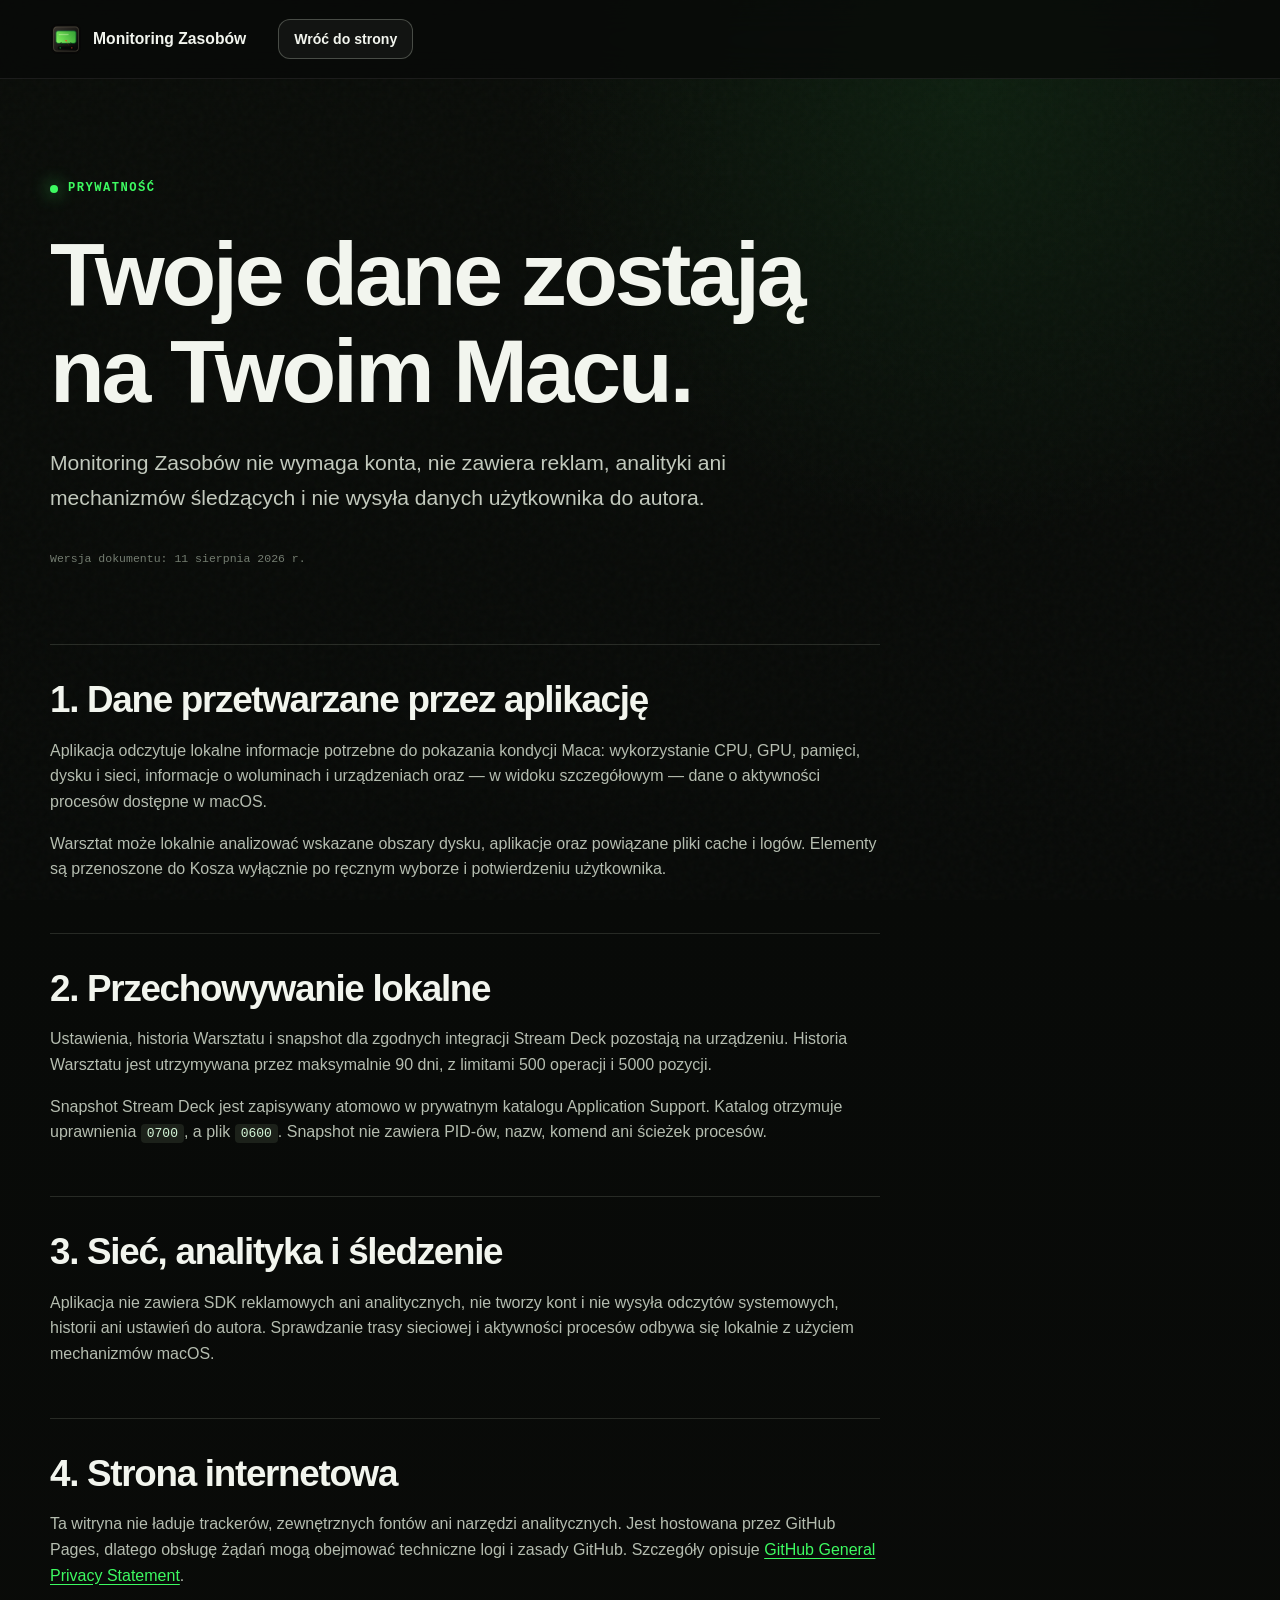
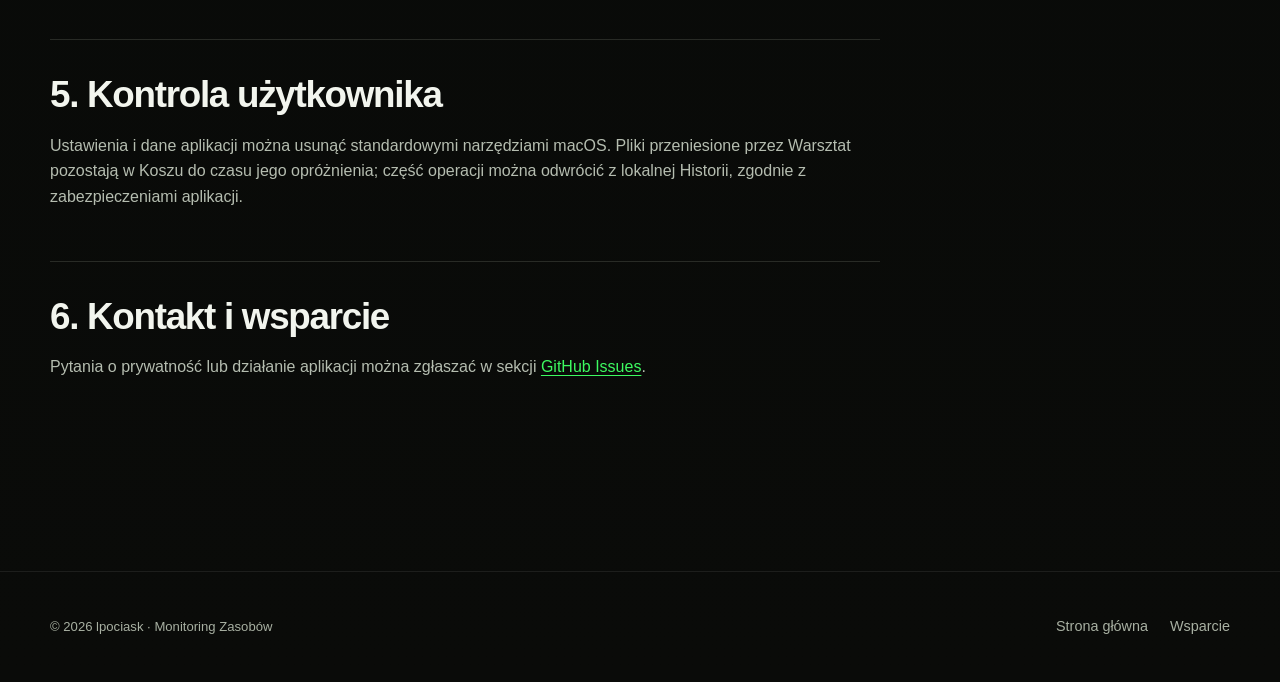
==== privacy.html @ 0072264d "Publish Monitoring Zasobów 1.0 site" ====
<!doctype html>
<html lang="pl">
  <head>
    <meta charset="utf-8">
    <meta name="viewport" content="width=device-width, initial-scale=1">
    <meta name="color-scheme" content="dark">
    <meta name="theme-color" content="#11140f">
    <meta name="description" content="Polityka prywatności aplikacji Monitoring Zasobów i jej strony internetowej.">
    <link rel="canonical" href="https://lpociask.github.io/monitoring-zasobow-app/privacy.html">
    <link rel="icon" type="image/png" sizes="32x32" href="assets/favicon.png">
    <link rel="stylesheet" href="styles.css">
    <title>Prywatność — Monitoring Zasobów</title>
  </head>
  <body>
    <a class="skip-link" href="#main">Przejdź do treści</a>

    <header class="site-header">
      <nav class="nav shell" aria-label="Główna nawigacja">
        <a class="brand" href="./" aria-label="Monitoring Zasobów — strona główna">
          <img src="assets/favicon.png" width="32" height="32" alt="">
          <span>Monitoring Zasobów</span>
        </a>
        <a class="button button-small" href="./">Wróć do strony</a>
      </nav>
    </header>

    <main id="main" class="policy-main shell">
      <div class="policy-hero">
        <p class="eyebrow"><span class="status-light" aria-hidden="true"></span> Prywatność</p>
        <h1>Twoje dane zostają na Twoim Macu.</h1>
        <p class="lead">Monitoring Zasobów nie wymaga konta, nie zawiera reklam, analityki ani mechanizmów śledzących i nie wysyła danych użytkownika do autora.</p>
        <p class="policy-date">Wersja dokumentu: 11 sierpnia 2026 r.</p>
      </div>

      <article class="policy-content">
        <section>
          <h2>1. Dane przetwarzane przez aplikację</h2>
          <p>Aplikacja odczytuje lokalne informacje potrzebne do pokazania kondycji Maca: wykorzystanie CPU, GPU, pamięci, dysku i sieci, informacje o woluminach i urządzeniach oraz — w widoku szczegółowym — dane o aktywności procesów dostępne w macOS.</p>
          <p>Warsztat może lokalnie analizować wskazane obszary dysku, aplikacje oraz powiązane pliki cache i logów. Elementy są przenoszone do Kosza wyłącznie po ręcznym wyborze i potwierdzeniu użytkownika.</p>
        </section>

        <section>
          <h2>2. Przechowywanie lokalne</h2>
          <p>Ustawienia, historia Warsztatu i snapshot dla zgodnych integracji Stream Deck pozostają na urządzeniu. Historia Warsztatu jest utrzymywana przez maksymalnie 90 dni, z limitami 500 operacji i 5000 pozycji.</p>
          <p>Snapshot Stream Deck jest zapisywany atomowo w prywatnym katalogu Application Support. Katalog otrzymuje uprawnienia <code>0700</code>, a plik <code>0600</code>. Snapshot nie zawiera PID-ów, nazw, komend ani ścieżek procesów.</p>
        </section>

        <section>
          <h2>3. Sieć, analityka i śledzenie</h2>
          <p>Aplikacja nie zawiera SDK reklamowych ani analitycznych, nie tworzy kont i nie wysyła odczytów systemowych, historii ani ustawień do autora. Sprawdzanie trasy sieciowej i aktywności procesów odbywa się lokalnie z użyciem mechanizmów macOS.</p>
        </section>

        <section>
          <h2>4. Strona internetowa</h2>
          <p>Ta witryna nie ładuje trackerów, zewnętrznych fontów ani narzędzi analitycznych. Jest hostowana przez GitHub Pages, dlatego obsługę żądań mogą obejmować techniczne logi i zasady GitHub. Szczegóły opisuje <a href="https://docs.github.com/en/site-policy/privacy-policies/github-general-privacy-statement">GitHub General Privacy Statement</a>.</p>
        </section>

        <section>
          <h2>5. Kontrola użytkownika</h2>
          <p>Ustawienia i dane aplikacji można usunąć standardowymi narzędziami macOS. Pliki przeniesione przez Warsztat pozostają w Koszu do czasu jego opróżnienia; część operacji można odwrócić z lokalnej Historii, zgodnie z zabezpieczeniami aplikacji.</p>
        </section>

        <section>
          <h2>6. Kontakt i wsparcie</h2>
          <p>Pytania o prywatność lub działanie aplikacji można zgłaszać w sekcji <a href="https://github.com/lpociask/monitoring-zasobow-app/issues">GitHub Issues</a>.</p>
        </section>
      </article>
    </main>

    <footer class="footer">
      <div class="shell footer-inner">
        <p>© 2026 lpociask · Monitoring Zasobów</p>
        <nav aria-label="Stopka">
          <a href="./">Strona główna</a>
          <a href="https://github.com/lpociask/monitoring-zasobow-app/issues">Wsparcie</a>
        </nav>
      </div>
    </footer>
  </body>
</html>
---- styles.css ----
:root {
  color-scheme: dark;
  --bg: #080a08;
  --bg-soft: #0e110e;
  --panel: #131712;
  --panel-high: #1a1f18;
  --line: rgba(229, 238, 221, 0.14);
  --line-bright: rgba(229, 238, 221, 0.26);
  --text: #f2f5ee;
  --muted: #a8b0a2;
  --green: #3dfa61;
  --green-dark: #0d6e29;
  --amber: #ffdb52;
  --red: #ff5338;
  --brass: #bd9b59;
  --shell: min(1180px, calc(100% - 40px));
  --radius: 22px;
  font-family: -apple-system, BlinkMacSystemFont, "SF Pro Display", "Segoe UI", sans-serif;
  font-synthesis: none;
}

* {
  box-sizing: border-box;
}

html {
  scroll-behavior: smooth;
}

body {
  margin: 0;
  min-width: 320px;
  background:
    radial-gradient(circle at 76% 4%, rgba(61, 250, 97, 0.08), transparent 28rem),
    linear-gradient(180deg, #0a0d09 0%, var(--bg) 38%, #0a0b09 100%);
  color: var(--text);
  line-height: 1.6;
  overflow-x: hidden;
}

body::before {
  position: fixed;
  inset: 0;
  z-index: -1;
  content: "";
  pointer-events: none;
  opacity: 0.15;
  background-image: url("data:image/svg+xml,%3Csvg viewBox='0 0 180 180' xmlns='http://www.w3.org/2000/svg'%3E%3Cfilter id='n'%3E%3CfeTurbulence type='fractalNoise' baseFrequency='.9' numOctaves='3' stitchTiles='stitch'/%3E%3C/filter%3E%3Crect width='100%25' height='100%25' filter='url(%23n)' opacity='.18'/%3E%3C/svg%3E");
}

a {
  color: inherit;
}

img,
svg {
  display: block;
  max-width: 100%;
}

h1,
h2,
h3,
p {
  margin-top: 0;
}

h1,
h2,
h3 {
  line-height: 1.08;
  letter-spacing: -0.035em;
}

h1 {
  max-width: 780px;
  margin-bottom: 26px;
  font-size: clamp(3.1rem, 7.5vw, 6.7rem);
  font-weight: 750;
}

h2 {
  margin-bottom: 18px;
  font-size: clamp(2.15rem, 4.3vw, 4.3rem);
  font-weight: 720;
}

h3 {
  font-size: 1.45rem;
}

.shell {
  width: var(--shell);
  margin-inline: auto;
}

.skip-link {
  position: fixed;
  top: 12px;
  left: 12px;
  z-index: 100;
  padding: 10px 14px;
  border-radius: 8px;
  background: var(--green);
  color: #061009;
  font-weight: 700;
  transform: translateY(-160%);
  transition: transform 160ms ease;
}

.skip-link:focus {
  transform: translateY(0);
}

:focus-visible {
  outline: 3px solid var(--amber);
  outline-offset: 4px;
}

.site-header {
  position: relative;
  z-index: 20;
  border-bottom: 1px solid rgba(255, 255, 255, 0.08);
  background: rgba(8, 10, 8, 0.78);
  backdrop-filter: blur(18px);
}

.nav {
  min-height: 78px;
  display: flex;
  align-items: center;
  gap: 32px;
}

.brand {
  display: inline-flex;
  align-items: center;
  gap: 11px;
  font-size: 0.98rem;
  font-weight: 680;
  text-decoration: none;
  white-space: nowrap;
}

.brand img {
  border-radius: 8px;
}

.nav-links {
  display: flex;
  gap: 26px;
  margin-left: auto;
}

.nav-links a,
.footer a {
  color: var(--muted);
  font-size: 0.9rem;
  text-decoration: none;
  transition: color 160ms ease;
}

.nav-links a:hover,
.footer a:hover {
  color: var(--text);
}

.button {
  display: inline-flex;
  align-items: center;
  justify-content: center;
  gap: 10px;
  min-height: 50px;
  padding: 0 21px;
  border: 1px solid transparent;
  border-radius: 12px;
  font-weight: 700;
  line-height: 1;
  text-decoration: none;
  transition: transform 160ms ease, border-color 160ms ease, background 160ms ease, box-shadow 160ms ease;
}

.button:hover {
  transform: translateY(-2px);
}

.button svg {
  width: 21px;
  fill: none;
  stroke: currentColor;
  stroke-linecap: round;
  stroke-linejoin: round;
  stroke-width: 2;
}

.button-small {
  min-height: 40px;
  margin-left: 0;
  padding-inline: 15px;
  border-color: var(--line-bright);
  background: rgba(255, 255, 255, 0.045);
  font-size: 0.88rem;
}

.button-primary {
  border-color: #79ff8f;
  background: var(--green);
  color: #061009;
  box-shadow: 0 12px 34px rgba(61, 250, 97, 0.16);
}

.button-primary:hover {
  box-shadow: 0 16px 40px rgba(61, 250, 97, 0.25);
}

.button-secondary {
  border-color: var(--line-bright);
  background: rgba(255, 255, 255, 0.045);
}

.button-secondary:hover,
.button-small:hover {
  border-color: rgba(255, 255, 255, 0.42);
  background: rgba(255, 255, 255, 0.075);
}

.hero {
  display: grid;
  grid-template-columns: minmax(0, 1.36fr) minmax(320px, 0.64fr);
  align-items: center;
  gap: 60px;
  min-height: 770px;
  padding-block: 90px 110px;
}

.eyebrow,
.section-kicker {
  color: var(--green);
  font-family: ui-monospace, "SFMono-Regular", Menlo, monospace;
  font-size: 0.76rem;
  font-weight: 760;
  letter-spacing: 0.12em;
  text-transform: uppercase;
}

.eyebrow {
  display: flex;
  align-items: center;
  gap: 10px;
  margin-bottom: 28px;
}

.status-light {
  width: 8px;
  height: 8px;
  border-radius: 50%;
  background: var(--green);
  box-shadow: 0 0 18px var(--green);
}

.lead {
  max-width: 700px;
  margin-bottom: 34px;
  color: #c2c9bd;
  font-size: clamp(1.1rem, 2vw, 1.32rem);
  line-height: 1.65;
}

.hero-actions {
  display: flex;
  flex-wrap: wrap;
  gap: 12px;
}

.trust-list {
  display: flex;
  flex-wrap: wrap;
  gap: 12px 24px;
  padding: 0;
  margin: 30px 0 0;
  color: var(--muted);
  font-family: ui-monospace, "SFMono-Regular", Menlo, monospace;
  font-size: 0.73rem;
  list-style: none;
}

.trust-list li::before {
  margin-right: 8px;
  color: var(--green);
  content: "✓";
}

.hero-visual {
  position: relative;
  display: grid;
  place-items: center;
  min-height: 460px;
}

.app-icon {
  position: relative;
  z-index: 2;
  width: min(100%, 420px);
  filter: drop-shadow(0 34px 50px rgba(0, 0, 0, 0.58));
  animation: icon-float 7s ease-in-out infinite;
}

.app-orbit {
  position: absolute;
  width: 84%;
  aspect-ratio: 1;
  border: 1px solid rgba(61, 250, 97, 0.22);
  border-radius: 50%;
  background: radial-gradient(circle, rgba(61, 250, 97, 0.14), transparent 67%);
  box-shadow: inset 0 0 80px rgba(61, 250, 97, 0.06), 0 0 90px rgba(61, 250, 97, 0.06);
}

.app-orbit::before,
.app-orbit::after {
  position: absolute;
  inset: 11%;
  border: 1px dashed rgba(255, 219, 82, 0.17);
  border-radius: inherit;
  content: "";
}

.app-orbit::after {
  inset: 25%;
  border-color: rgba(255, 255, 255, 0.1);
}

.version-plate {
  position: absolute;
  right: 0;
  bottom: 42px;
  z-index: 3;
  display: flex;
  align-items: baseline;
  gap: 9px;
  padding: 12px 16px;
  border: 1px solid var(--line-bright);
  border-radius: 8px;
  background: rgba(8, 10, 8, 0.86);
  box-shadow: 0 10px 35px rgba(0, 0, 0, 0.45);
  font-family: ui-monospace, "SFMono-Regular", Menlo, monospace;
}

.version-plate span {
  color: var(--muted);
  font-size: 0.66rem;
  letter-spacing: 0.12em;
}

.version-plate strong {
  color: var(--green);
  font-size: 1.2rem;
}

.rack-preview {
  position: relative;
  padding: 34px;
  border: 1px solid rgba(255, 255, 255, 0.13);
  border-radius: 26px;
  background:
    linear-gradient(135deg, rgba(255, 255, 255, 0.025), transparent 32%),
    #0a0c0a;
  box-shadow: inset 0 0 0 5px #131611, 0 30px 80px rgba(0, 0, 0, 0.38);
}

.rack-preview::before,
.rack-preview::after {
  position: absolute;
  top: 21px;
  width: 7px;
  height: 7px;
  border-radius: 50%;
  background: #474a43;
  box-shadow: inset 0 1px 1px rgba(255, 255, 255, 0.25);
  content: "";
}

.rack-preview::before { left: 21px; }
.rack-preview::after { right: 21px; }

.rack-topline {
  display: flex;
  align-items: end;
  justify-content: space-between;
  gap: 30px;
  padding: 12px 10px 26px;
}

.rack-topline h2 {
  margin: 0;
  font-size: clamp(1.9rem, 3.2vw, 3rem);
}

.rack-controls {
  display: flex;
  gap: 11px;
  padding-bottom: 5px;
}

.rack-controls i {
  width: 13px;
  height: 13px;
  border: 1px solid #4e554a;
  border-radius: 50%;
  background: #252922;
}

.rack-controls i:first-child { background: var(--green); box-shadow: 0 0 14px rgba(61, 250, 97, 0.65); }
.rack-controls i:nth-child(2) { background: #53491e; }
.rack-controls i:nth-child(3) { background: #482018; }

.meter-grid {
  display: grid;
  grid-template-columns: repeat(3, 1fr);
  gap: 18px;
}

.meter-card {
  padding: 14px;
  border: 1px solid #2c302a;
  border-radius: 17px;
  background: linear-gradient(145deg, #1e221c, #080908 70%);
  box-shadow: inset 0 1px rgba(255, 255, 255, 0.09), 0 16px 35px rgba(0, 0, 0, 0.3);
}

.meter-screen {
  position: relative;
  min-height: 215px;
  overflow: hidden;
  border: 10px solid #11150f;
  border-radius: 15px;
  background:
    linear-gradient(90deg, rgba(255, 255, 255, 0.13), transparent 48%),
    radial-gradient(circle at 50% 110%, rgba(226, 255, 215, 0.55), transparent 48%),
    linear-gradient(135deg, #79ed59, #33ae3a);
  box-shadow: inset 0 0 30px rgba(0, 45, 10, 0.32), 0 0 20px rgba(61, 250, 97, 0.08);
}

.meter-scale {
  position: absolute;
  top: 18px;
  right: 22px;
  left: 22px;
  display: flex;
  justify-content: space-between;
  color: rgba(4, 52, 15, 0.75);
  font-family: ui-monospace, "SFMono-Regular", Menlo, monospace;
  font-size: 0.62rem;
  font-weight: 800;
}

.meter-arc {
  position: absolute;
  top: 48px;
  left: 50%;
  width: 74%;
  aspect-ratio: 2 / 1;
  border: 2px solid rgba(5, 55, 17, 0.62);
  border-bottom: 0;
  border-radius: 999px 999px 0 0;
  transform: translateX(-50%);
}

.meter-arc::before {
  position: absolute;
  inset: 12px 12px auto;
  height: 56%;
  border-top: 1px dashed rgba(6, 57, 18, 0.55);
  border-radius: 50%;
  content: "";
}

.needle {
  position: absolute;
  bottom: 31px;
  left: 50%;
  z-index: 2;
  width: 2px;
  height: 112px;
  border-radius: 2px;
  background: #ff3d2f;
  box-shadow: 0 0 3px rgba(255, 40, 30, 0.55);
  transform: translateX(-50%) rotate(var(--needle));
  transform-origin: 50% 100%;
}

.needle-pin {
  position: absolute;
  bottom: 22px;
  left: 50%;
  z-index: 3;
  width: 19px;
  height: 19px;
  border: 5px solid #e73529;
  border-radius: 50%;
  background: #75160e;
  transform: translateX(-50%);
}

.meter-value {
  position: absolute;
  bottom: 14px;
  left: 15px;
  color: rgba(5, 42, 13, 0.8);
  font-family: ui-monospace, "SFMono-Regular", Menlo, monospace;
  font-size: 0.72rem;
  font-weight: 800;
}

.meter-label {
  display: flex;
  align-items: baseline;
  justify-content: space-between;
  gap: 12px;
  padding: 15px 5px 3px;
  font-family: ui-monospace, "SFMono-Regular", Menlo, monospace;
}

.meter-label span { font-weight: 800; letter-spacing: 0.12em; }
.meter-label small { color: var(--muted); font-size: 0.62rem; letter-spacing: 0.1em; }

.visual-note {
  margin: 20px 4px 0;
  color: #737b70;
  font-size: 0.72rem;
  text-align: right;
}

.feature-section,
.modes-section,
.install-section {
  padding-block: 150px;
}

.section-heading {
  max-width: 820px;
  margin-bottom: 54px;
}

.section-heading p:last-child,
.split-copy p,
.integration-grid p,
.center-copy {
  color: var(--muted);
  font-size: 1.05rem;
}

.feature-grid {
  display: grid;
  grid-template-columns: repeat(3, 1fr);
  gap: 18px;
}

.feature-card {
  position: relative;
  min-height: 330px;
  padding: 30px;
  overflow: hidden;
  border: 1px solid var(--line);
  border-radius: var(--radius);
  background: linear-gradient(150deg, rgba(255, 255, 255, 0.045), rgba(255, 255, 255, 0.012));
}

.feature-card::after {
  position: absolute;
  right: -50px;
  bottom: -70px;
  width: 210px;
  height: 210px;
  border-radius: 50%;
  background: radial-gradient(circle, var(--card-signal), transparent 68%);
  content: "";
  opacity: 0.16;
}

.feature-card h3 { margin-top: 80px; }
.feature-card p { color: var(--muted); }
.feature-number { color: var(--card-signal); font-family: ui-monospace, "SFMono-Regular", Menlo, monospace; font-size: 0.78rem; font-weight: 800; }
.signal-green { --card-signal: var(--green); }
.signal-amber { --card-signal: var(--amber); }
.signal-red { --card-signal: var(--red); }

.workshop-section,
.integration-section {
  border-block: 1px solid rgba(255, 255, 255, 0.08);
  background: rgba(255, 255, 255, 0.018);
}

.split-layout,
.integration-grid {
  display: grid;
  grid-template-columns: 1fr 1fr;
  align-items: center;
  gap: clamp(50px, 8vw, 110px);
  padding-block: 130px;
}

.workshop-panel,
.code-card {
  overflow: hidden;
  border: 1px solid #31362e;
  border-radius: 16px;
  background: #090b09;
  box-shadow: 0 24px 70px rgba(0, 0, 0, 0.42), inset 0 0 0 5px #141813;
}

.panel-titlebar,
.code-card-top {
  display: flex;
  align-items: center;
  gap: 8px;
  min-height: 46px;
  padding: 0 18px;
  border-bottom: 1px solid #2a2f28;
  color: #7f887b;
  font-family: ui-monospace, "SFMono-Regular", Menlo, monospace;
  font-size: 0.66rem;
  letter-spacing: 0.1em;
}

.panel-dot,
.code-card-top span {
  display: block;
  width: 8px;
  height: 8px;
  border-radius: 50%;
}

.panel-dot.green,
.code-card-top span:first-child { background: var(--green); box-shadow: 0 0 10px rgba(61, 250, 97, 0.45); }
.panel-dot.amber,
.code-card-top span:nth-child(2) { background: var(--amber); }
.panel-dot.red,
.code-card-top span:nth-child(3) { background: var(--red); }
.panel-titlebar > span:last-child { margin-left: auto; }

.diagnostic-row {
  display: flex;
  align-items: center;
  justify-content: space-between;
  gap: 20px;
  padding: 18px 22px;
  border-bottom: 1px solid #1d211c;
  color: #bcc4b7;
  font-size: 0.9rem;
}

.diagnostic-row:last-child { border-bottom: 0; }
.diagnostic-row strong { color: var(--green); font-family: ui-monospace, "SFMono-Regular", Menlo, monospace; font-size: 0.64rem; letter-spacing: 0.08em; text-align: right; }
.split-copy h2 { font-size: clamp(2.3rem, 4.1vw, 4rem); }

.section-heading.compact {
  margin-inline: auto;
  text-align: center;
}

.mode-strip {
  display: grid;
  grid-template-columns: repeat(5, 1fr);
  max-width: 820px;
  padding: 5px;
  margin: 0 auto 46px;
  border: 1px solid var(--line);
  border-radius: 12px;
  background: #0c0f0c;
}

.mode-strip span {
  padding: 10px 12px;
  border-radius: 8px;
  color: var(--muted);
  font-size: 0.82rem;
  text-align: center;
}

.mode-strip .active {
  background: #242a22;
  color: var(--text);
  box-shadow: inset 0 0 0 1px rgba(255, 255, 255, 0.08);
}

.theme-grid {
  display: grid;
  grid-template-columns: repeat(5, 1fr);
  gap: 12px;
}

.theme-chip {
  display: flex;
  align-items: center;
  gap: 12px;
  min-height: 76px;
  padding: 14px;
  border: 1px solid var(--line);
  border-radius: 14px;
  background: rgba(255, 255, 255, 0.025);
  font-size: 0.82rem;
}

.theme-chip i {
  width: 28px;
  height: 28px;
  flex: 0 0 auto;
  border: 5px solid rgba(0, 0, 0, 0.45);
  border-radius: 50%;
  background: var(--theme-color);
  box-shadow: 0 0 18px var(--theme-glow);
}

.theme-green { --theme-color: #3dfa61; --theme-glow: rgba(61, 250, 97, 0.3); }
.theme-amber { --theme-color: #ffcf4d; --theme-glow: rgba(255, 207, 77, 0.3); }
.theme-red { --theme-color: #ff5338; --theme-glow: rgba(255, 83, 56, 0.3); }
.theme-lcd { --theme-color: #b8dc68; --theme-glow: rgba(184, 220, 104, 0.25); }
.theme-dark { --theme-color: #8ba0a8; --theme-glow: rgba(139, 160, 168, 0.22); }

.center-copy {
  max-width: 740px;
  margin: 42px auto 0;
  text-align: center;
}

.integration-grid h2 { font-size: clamp(2.3rem, 4.1vw, 4rem); }
.code-card-top small { margin-left: auto; color: #727a6f; }
.code-card pre { padding: 30px; margin: 0; overflow: auto; color: #bff6c9; font-family: ui-monospace, "SFMono-Regular", Menlo, monospace; font-size: 0.82rem; line-height: 1.8; }

.steps {
  display: grid;
  grid-template-columns: repeat(3, 1fr);
  gap: 18px;
  padding: 0;
  margin: 0;
  list-style: none;
}

.steps li {
  display: flex;
  gap: 18px;
  min-height: 190px;
  padding: 26px;
  border-top: 1px solid var(--line-bright);
  background: linear-gradient(180deg, rgba(255, 255, 255, 0.025), transparent);
}

.steps > li > span {
  display: grid;
  width: 34px;
  height: 34px;
  flex: 0 0 auto;
  place-items: center;
  border: 1px solid var(--green);
  border-radius: 50%;
  color: var(--green);
  font-family: ui-monospace, "SFMono-Regular", Menlo, monospace;
  font-size: 0.76rem;
}

.steps h3 { margin: 4px 0 12px; }
.steps p { color: var(--muted); font-size: 0.92rem; }

.requirements {
  display: grid;
  grid-template-columns: repeat(3, 1fr);
  gap: 1px;
  margin-top: 34px;
  overflow: hidden;
  border: 1px solid var(--line);
  border-radius: 14px;
  background: var(--line);
}

.requirements div {
  display: flex;
  flex-direction: column;
  gap: 8px;
  padding: 22px;
  background: #0e110e;
}

.requirements span { color: var(--green); font-family: ui-monospace, "SFMono-Regular", Menlo, monospace; font-size: 0.62rem; letter-spacing: 0.09em; }
.requirements strong { font-size: 0.92rem; }

.final-cta {
  display: grid;
  grid-template-columns: auto 1fr auto;
  align-items: center;
  gap: 32px;
  padding: 45px;
  margin-bottom: 120px;
  border: 1px solid rgba(61, 250, 97, 0.22);
  border-radius: 24px;
  background: radial-gradient(circle at 0 50%, rgba(61, 250, 97, 0.1), transparent 35%), #10130f;
}

.final-cta img { width: 96px; filter: drop-shadow(0 14px 25px rgba(0, 0, 0, 0.35)); }
.final-cta h2 { margin-bottom: 8px; font-size: clamp(1.9rem, 3.5vw, 3.3rem); }
.final-cta p:last-child { margin: 0; color: var(--muted); }

.footer {
  border-top: 1px solid rgba(255, 255, 255, 0.08);
  color: var(--muted);
}

.footer-inner {
  display: flex;
  align-items: center;
  justify-content: space-between;
  gap: 30px;
  min-height: 110px;
}

.footer p { margin: 0; font-size: 0.82rem; }
.footer nav { display: flex; gap: 22px; }

.policy-main {
  padding-block: 100px 140px;
}

.policy-hero {
  max-width: 900px;
  margin-bottom: 76px;
}

.policy-hero h1 {
  font-size: clamp(3rem, 7vw, 6.2rem);
}

.policy-date {
  color: #747d71;
  font-family: ui-monospace, "SFMono-Regular", Menlo, monospace;
  font-size: 0.72rem;
}

.policy-content {
  max-width: 830px;
}

.policy-content section {
  padding: 35px 0;
  border-top: 1px solid var(--line);
}

.policy-content h2 {
  margin-bottom: 18px;
  font-size: clamp(1.55rem, 3vw, 2.3rem);
}

.policy-content p {
  color: #b5bdb0;
}

.policy-content a {
  color: var(--green);
  text-underline-offset: 3px;
}

.policy-content code {
  padding: 2px 6px;
  border-radius: 4px;
  background: #1c211a;
  color: #d5f7d9;
}

@keyframes icon-float {
  0%, 100% { transform: translateY(0) rotate(-1deg); }
  50% { transform: translateY(-12px) rotate(1deg); }
}

@media (max-width: 980px) {
  .hero {
    grid-template-columns: 1fr;
    min-height: 0;
    padding-top: 80px;
  }

  .hero-visual {
    min-height: 390px;
  }

  .app-icon { width: min(78vw, 390px); }
  .app-orbit { width: min(72vw, 400px); }
  .version-plate { right: 14%; }
  .feature-grid { grid-template-columns: 1fr; }
  .feature-card { min-height: 260px; }
  .feature-card h3 { margin-top: 50px; }
  .split-layout,
  .integration-grid { grid-template-columns: 1fr; }
  .theme-grid { grid-template-columns: repeat(3, 1fr); }
  .steps { grid-template-columns: 1fr; }
  .steps li { min-height: 0; }
  .final-cta { grid-template-columns: auto 1fr; }
  .final-cta .button { grid-column: 1 / -1; }
}

@media (max-width: 760px) {
  :root { --shell: min(100% - 28px, 1180px); }
  .nav { min-height: 68px; gap: 14px; }
  .nav-links { display: none; }
  .nav .button { margin-left: auto; }
  .brand span { display: none; }
  .hero { gap: 30px; padding-block: 66px 86px; }
  .hero h1 { font-size: clamp(3rem, 14.5vw, 4.7rem); }
  .hero-actions { align-items: stretch; flex-direction: column; }
  .hero-actions .button { width: 100%; }
  .trust-list { align-items: flex-start; flex-direction: column; }
  .hero-visual { min-height: 330px; }
  .version-plate { right: 4%; bottom: 15px; }
  .rack-preview { width: calc(100% - 16px); padding: 24px 16px; }
  .rack-topline { align-items: flex-start; flex-direction: column; }
  .meter-grid { grid-template-columns: 1fr; }
  .meter-card:nth-child(n + 2) { display: none; }
  .visual-note { text-align: left; }
  .feature-section,
  .modes-section,
  .install-section { padding-block: 100px; }
  .split-layout,
  .integration-grid { padding-block: 100px; }
  .mode-strip { grid-template-columns: 1fr 1fr; }
  .mode-strip span:last-child { grid-column: 1 / -1; }
  .theme-grid { grid-template-columns: 1fr 1fr; }
  .theme-chip:last-child { grid-column: 1 / -1; }
  .requirements { grid-template-columns: 1fr; }
  .final-cta { grid-template-columns: 1fr; padding: 30px; }
  .final-cta img { width: 76px; }
  .footer-inner { align-items: flex-start; flex-direction: column; justify-content: center; padding-block: 28px; }
  .footer nav { flex-wrap: wrap; }
  .policy-main { padding-block: 72px 100px; }
}

@media (prefers-reduced-motion: reduce) {
  html { scroll-behavior: auto; }
  *, *::before, *::after { animation-duration: 0.01ms !important; animation-iteration-count: 1 !important; transition-duration: 0.01ms !important; }
}
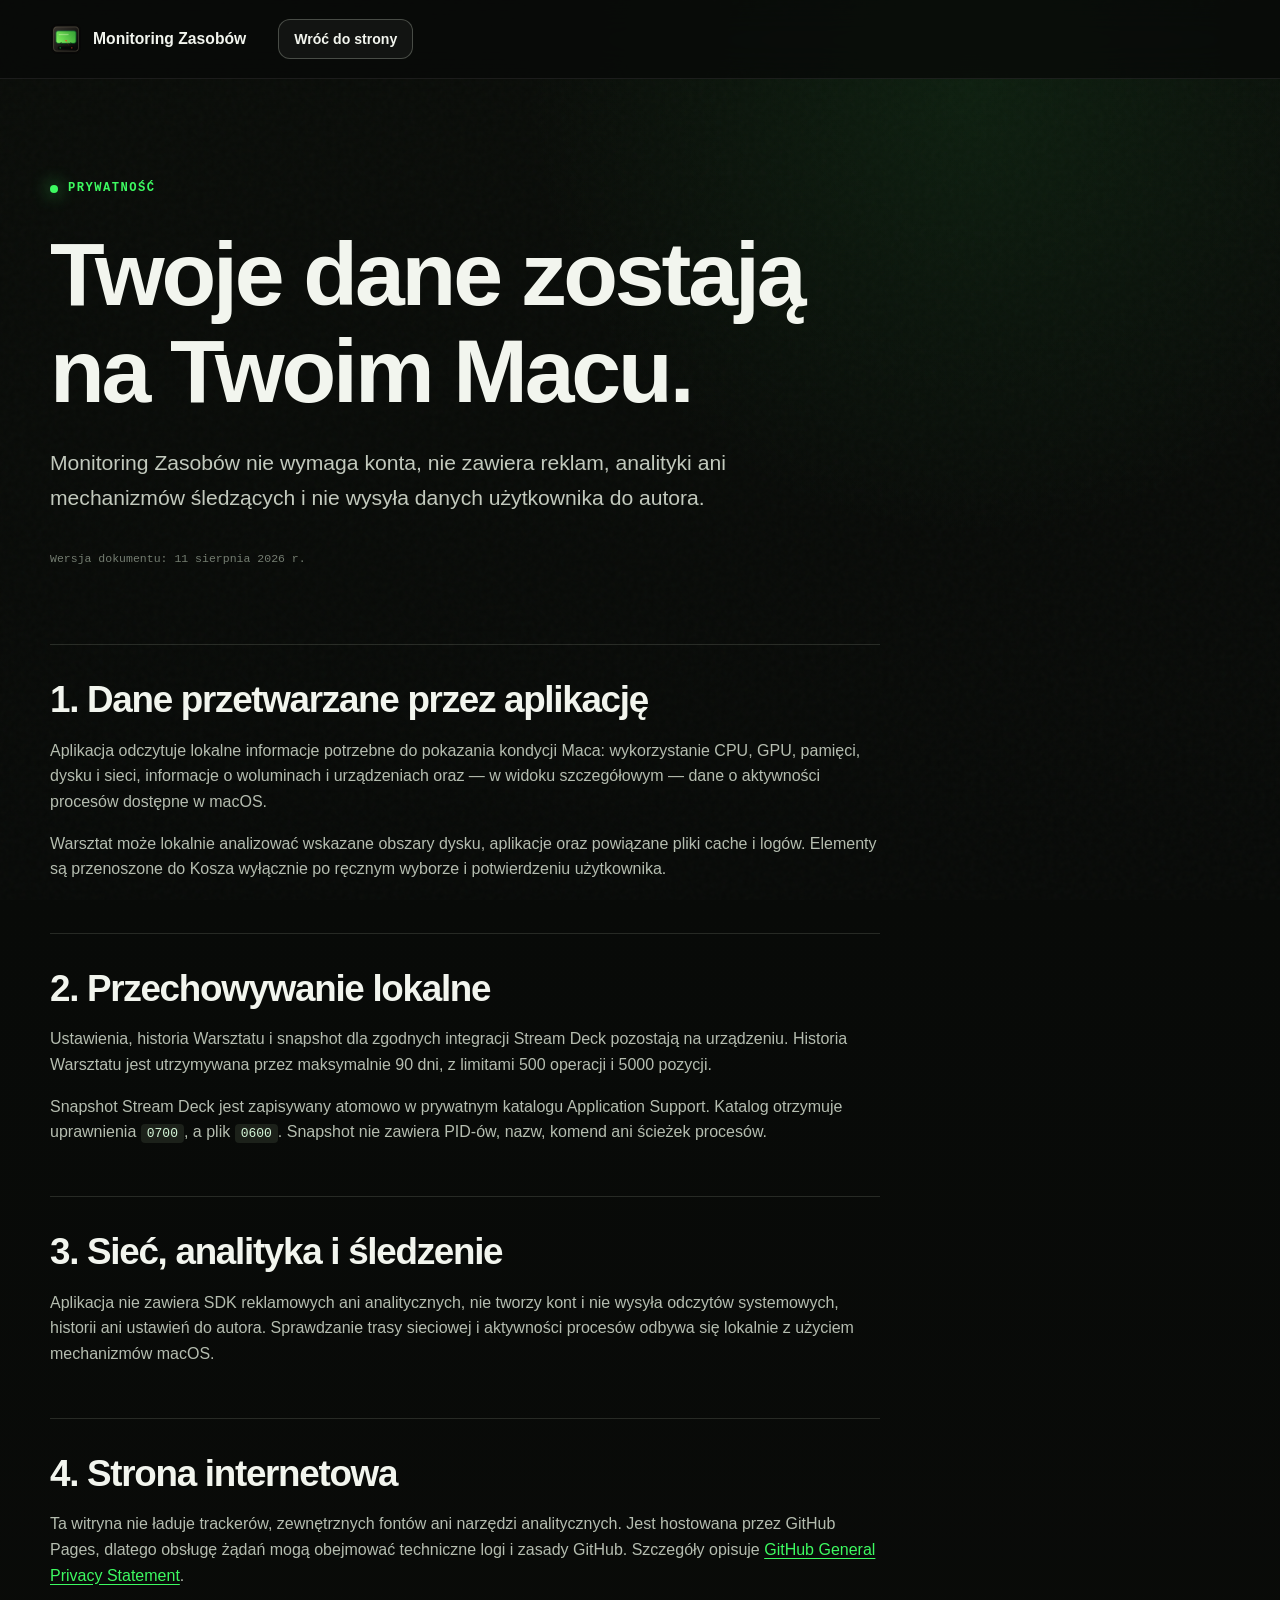
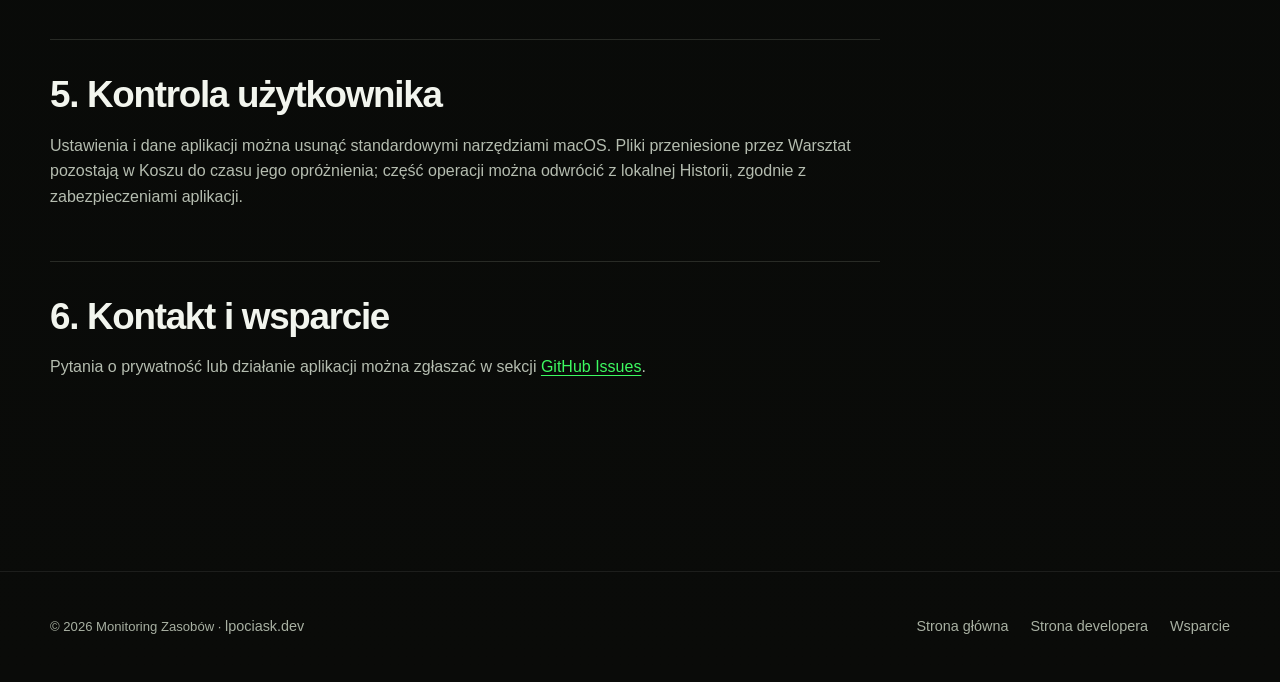
==== commit cb0f785f: "Show real app screenshots and developer link" ====
--- a/privacy.html
+++ b/privacy.html
@@ -69,9 +69,10 @@
 
     <footer class="footer">
       <div class="shell footer-inner">
-        <p>© 2026 lpociask · Monitoring Zasobów</p>
+        <p>© 2026 Monitoring Zasobów · <a href="https://lpociask.dev/" rel="author">lpociask.dev</a></p>
         <nav aria-label="Stopka">
           <a href="./">Strona główna</a>
+          <a href="https://lpociask.dev/" rel="author">Strona developera</a>
           <a href="https://github.com/lpociask/monitoring-zasobow-app/issues">Wsparcie</a>
         </nav>
       </div>
--- a/styles.css
+++ b/styles.css
@@ -530,6 +530,170 @@
   text-align: right;
 }
 
+.screens-section {
+  position: relative;
+  padding: 42px;
+  border: 1px solid rgba(255, 255, 255, 0.13);
+  border-radius: 26px;
+  background:
+    linear-gradient(135deg, rgba(255, 255, 255, 0.025), transparent 32%),
+    #0a0c0a;
+  box-shadow: inset 0 0 0 5px #131611, 0 30px 80px rgba(0, 0, 0, 0.38);
+}
+
+.screens-section::before,
+.screens-section::after {
+  position: absolute;
+  top: 21px;
+  width: 7px;
+  height: 7px;
+  border-radius: 50%;
+  background: #474a43;
+  box-shadow: inset 0 1px 1px rgba(255, 255, 255, 0.25);
+  content: "";
+}
+
+.screens-section::before { left: 21px; }
+.screens-section::after { right: 21px; }
+
+.screens-heading {
+  display: grid;
+  grid-template-columns: minmax(0, 1.25fr) minmax(260px, 0.75fr);
+  align-items: end;
+  gap: 54px;
+  padding: 18px 10px 34px;
+}
+
+.screens-heading h2 {
+  max-width: 760px;
+  margin: 0;
+  font-size: clamp(2rem, 4vw, 4rem);
+}
+
+.screens-heading > p {
+  margin: 0;
+  color: var(--muted);
+  font-size: 1.02rem;
+}
+
+.screenshot-grid {
+  display: grid;
+  grid-template-columns: minmax(0, 0.88fr) minmax(0, 1.12fr);
+  align-items: start;
+  gap: 18px;
+}
+
+.app-shot,
+.menubar-shot {
+  margin: 0;
+}
+
+.screenshot-frame {
+  padding: 9px;
+  overflow: hidden;
+  border: 1px solid #30352d;
+  border-radius: 18px;
+  background: #060706;
+  box-shadow: 0 20px 45px rgba(0, 0, 0, 0.38), inset 0 1px rgba(255, 255, 255, 0.07);
+}
+
+.screenshot-frame img {
+  width: 100%;
+  height: auto;
+  border-radius: 11px;
+}
+
+.app-shot figcaption {
+  display: grid;
+  gap: 3px;
+  padding: 15px 10px 2px;
+}
+
+.app-shot figcaption strong {
+  color: var(--green);
+  font-family: ui-monospace, "SFMono-Regular", Menlo, monospace;
+  font-size: 0.76rem;
+  letter-spacing: 0.08em;
+  text-transform: uppercase;
+}
+
+.app-shot figcaption span,
+.menubar-shot figcaption {
+  color: var(--muted);
+  font-size: 0.82rem;
+}
+
+.menubar-section {
+  border-block: 1px solid rgba(255, 255, 255, 0.08);
+  background:
+    radial-gradient(circle at 78% 50%, rgba(61, 250, 97, 0.09), transparent 28rem),
+    rgba(255, 255, 255, 0.018);
+}
+
+.menubar-grid {
+  display: grid;
+  grid-template-columns: minmax(0, 1fr) minmax(330px, 0.72fr);
+  align-items: center;
+  gap: clamp(54px, 9vw, 120px);
+  padding-block: 130px;
+}
+
+.menubar-copy h2 {
+  max-width: 740px;
+  font-size: clamp(2.3rem, 4.1vw, 4rem);
+}
+
+.menubar-copy > p:last-of-type {
+  max-width: 720px;
+  color: var(--muted);
+  font-size: 1.05rem;
+}
+
+.menubar-points {
+  display: flex;
+  flex-wrap: wrap;
+  gap: 9px;
+  margin-top: 28px;
+}
+
+.menubar-points span {
+  padding: 8px 11px;
+  border: 1px solid var(--line);
+  border-radius: 999px;
+  background: rgba(255, 255, 255, 0.025);
+  color: #c5cdc0;
+  font-family: ui-monospace, "SFMono-Regular", Menlo, monospace;
+  font-size: 0.68rem;
+}
+
+.menubar-shot {
+  width: min(100%, 390px);
+  justify-self: center;
+  padding: 18px;
+  border: 1px solid #30352d;
+  border-radius: 24px;
+  background: #080a08;
+  box-shadow: 0 28px 75px rgba(0, 0, 0, 0.5), 0 0 70px rgba(61, 250, 97, 0.05);
+}
+
+.menubar-shot-crop {
+  overflow: hidden;
+  border-radius: 16px;
+}
+
+.menubar-shot-crop img {
+  width: 100%;
+  height: auto;
+  margin-bottom: -26px;
+  border-radius: 16px;
+  transform: translateY(-26px);
+}
+
+.menubar-shot figcaption {
+  padding: 15px 3px 0;
+  text-align: center;
+}
+
 .feature-section,
 .modes-section,
 .install-section {
@@ -886,8 +1050,10 @@
   .feature-grid { grid-template-columns: 1fr; }
   .feature-card { min-height: 260px; }
   .feature-card h3 { margin-top: 50px; }
+  .screens-heading,
   .split-layout,
-  .integration-grid { grid-template-columns: 1fr; }
+  .integration-grid,
+  .menubar-grid { grid-template-columns: 1fr; }
   .theme-grid { grid-template-columns: repeat(3, 1fr); }
   .steps { grid-template-columns: 1fr; }
   .steps li { min-height: 0; }
@@ -908,6 +1074,9 @@
   .trust-list { align-items: flex-start; flex-direction: column; }
   .hero-visual { min-height: 330px; }
   .version-plate { right: 4%; bottom: 15px; }
+  .screens-section { width: calc(100% - 16px); padding: 34px 18px; }
+  .screens-heading { gap: 20px; padding-inline: 7px; }
+  .screenshot-grid { grid-template-columns: 1fr; }
   .rack-preview { width: calc(100% - 16px); padding: 24px 16px; }
   .rack-topline { align-items: flex-start; flex-direction: column; }
   .meter-grid { grid-template-columns: 1fr; }
@@ -917,7 +1086,8 @@
   .modes-section,
   .install-section { padding-block: 100px; }
   .split-layout,
-  .integration-grid { padding-block: 100px; }
+  .integration-grid,
+  .menubar-grid { padding-block: 100px; }
   .mode-strip { grid-template-columns: 1fr 1fr; }
   .mode-strip span:last-child { grid-column: 1 / -1; }
   .theme-grid { grid-template-columns: 1fr 1fr; }
